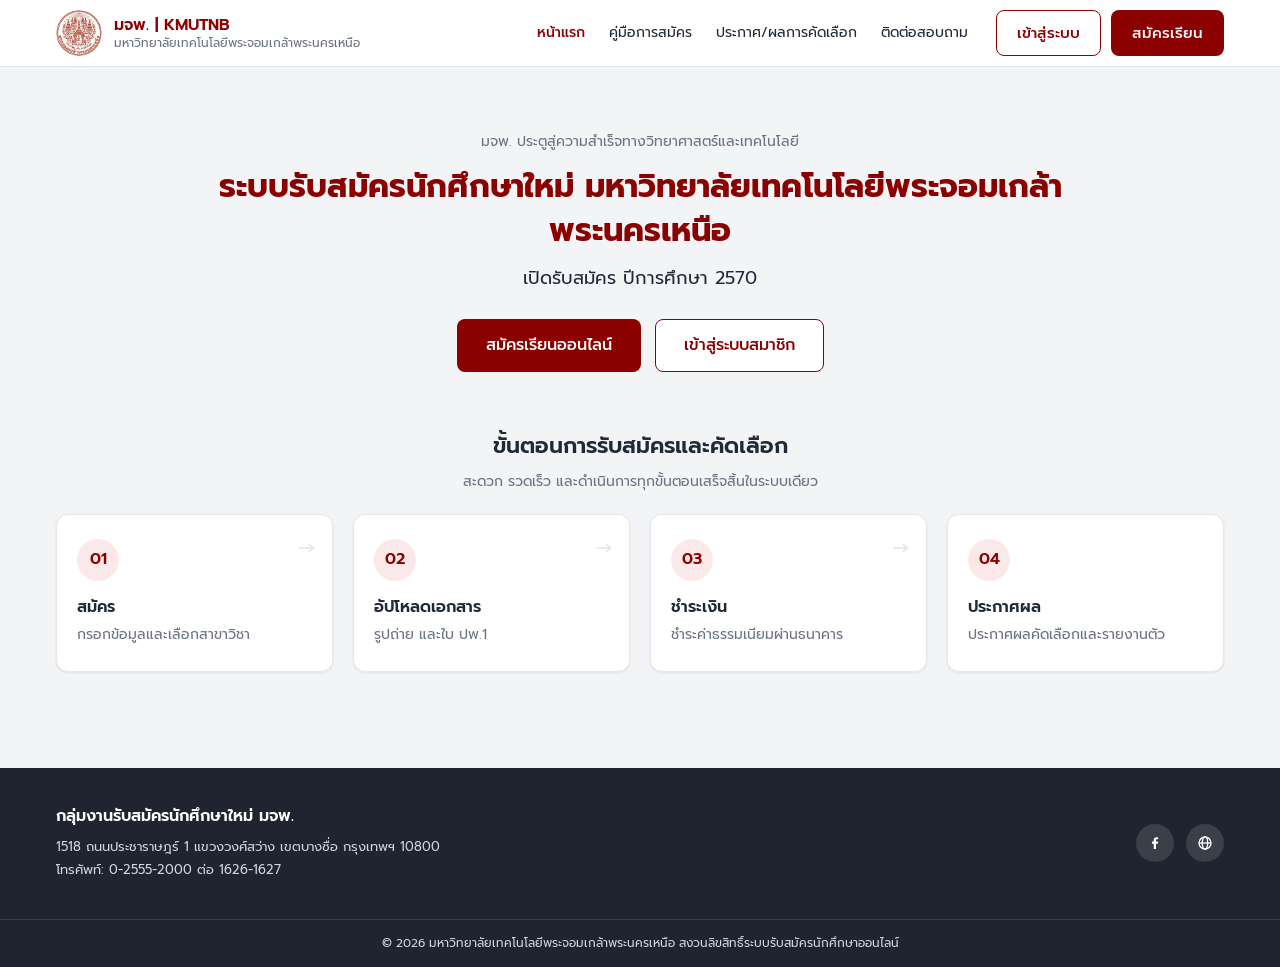
==== index.html @ 6d10bd50 "Web-New-Student-Admission-System-KMUTNB" ====
<!DOCTYPE html>
<html lang="th">
<head>
  <meta charset="UTF-8">
  <meta name="viewport" content="width=device-width, initial-scale=1.0">
  <title>ระบบรับสมัครนักศึกษาใหม่ มจพ. | KMUTNB</title>
  <link rel="preconnect" href="https://fonts.googleapis.com">
  <link rel="preconnect" href="https://fonts.gstatic.com" crossorigin>
  <link href="https://fonts.googleapis.com/css2?family=Prompt:wght@300;400;500;600;700&display=swap" rel="stylesheet">
  <link rel="stylesheet" href="css/style.css">
  <link rel="stylesheet" href="css/layout.css">
  <link rel="stylesheet" href="css/pages.css">
</head>
<body>

  <header class="navbar">
    <div class="navbar-inner">
      <a class="navbar-brand" href="index.html">
        <img src="images/logo_kmutnb.jpg" alt="โลโก้ มจพ." class="navbar-logo">
        <span class="navbar-brand-text">
          <span class="brand-code">มจพ. | KMUTNB</span>
          <span class="brand-name">มหาวิทยาลัยเทคโนโลยีพระจอมเกล้าพระนครเหนือ</span>
        </span>
      </a>
      <div class="navbar-right">
        <nav class="navbar-menu">
          <a class="nav-link active" href="index.html">หน้าแรก</a>
          <a class="nav-link" href="guide.html">คู่มือการสมัคร</a>
          <a class="nav-link" href="announcement.html">ประกาศ/ผลการคัดเลือก</a>
          <a class="nav-link" href="contact.html">ติดต่อสอบถาม</a>
        </nav>
        <!-- ปุ่มเข้าสู่ระบบ / avatar ถูกสร้างด้วย JavaScript (js/main.js) -->
        <div class="navbar-actions" id="navbarActions"></div>
      </div>
    </div>
  </header>

  <section class="hero">
    <p class="hero-eyebrow">มจพ. ประตูสู่ความสำเร็จทางวิทยาศาสตร์และเทคโนโลยี</p>
    <h1 class="hero-title">ระบบรับสมัครนักศึกษาใหม่ มหาวิทยาลัยเทคโนโลยีพระจอมเกล้าพระนครเหนือ</h1>
    <p class="hero-subtitle">เปิดรับสมัคร ปีการศึกษา 2570</p>
    <div class="hero-actions">
      <a class="btn btn-primary btn-lg" href="register.html">สมัครเรียนออนไลน์</a>
      <a class="btn btn-outline btn-lg" href="login.html">เข้าสู่ระบบสมาชิก</a>
    </div>
  </section>

  <main class="container">
    <section class="steps">
      <h2 class="section-title text-center">ขั้นตอนการรับสมัครและคัดเลือก</h2>
      <p class="section-desc text-center">สะดวก รวดเร็ว และดำเนินการทุกขั้นตอนเสร็จสิ้นในระบบเดียว</p>

      <div class="steps-list">
        <div class="step-card">
          <span class="step-arrow">&#8594;</span>
          <div class="step-number">01</div>
          <h3 class="step-name">สมัคร</h3>
          <p class="step-text">กรอกข้อมูลและเลือกสาขาวิชา</p>
        </div>
        <div class="step-card">
          <span class="step-arrow">&#8594;</span>
          <div class="step-number">02</div>
          <h3 class="step-name">อัปโหลดเอกสาร</h3>
          <p class="step-text">รูปถ่าย และใบ ปพ.1</p>
        </div>
        <div class="step-card">
          <span class="step-arrow">&#8594;</span>
          <div class="step-number">03</div>
          <h3 class="step-name">ชำระเงิน</h3>
          <p class="step-text">ชำระค่าธรรมเนียมผ่านธนาคาร</p>
        </div>
        <!-- 04 (ใบสุดท้าย ไม่มีลูกศร) -->
        <div class="step-card">
          <div class="step-number">04</div>
          <h3 class="step-name">ประกาศผล</h3>
          <p class="step-text">ประกาศผลคัดเลือกและรายงานตัว</p>
        </div>
      </div>
    </section>
  </main>

  <footer class="footer">
    <div class="footer-inner">
      <div class="footer-info">
        <h3 class="footer-title">กลุ่มงานรับสมัครนักศึกษาใหม่ มจพ.</h3>
        <p>1518 ถนนประชาราษฎร์ 1 แขวงวงศ์สว่าง เขตบางซื่อ กรุงเทพฯ 10800</p>
        <p>โทรศัพท์: 0-2555-2000 ต่อ 1626-1627</p>
      </div>
      <div class="footer-social">
        <a class="social-btn" href="https://www.facebook.com/admission.kmutnb?locale=th_TH" target="_blank" rel="noopener" aria-label="Facebook">
          <svg viewBox="0 0 24 24" width="16" height="16" fill="currentColor">
            <path d="M13.5 21v-8h2.7l.4-3.1h-3.1V7.9c0-.9.25-1.5 1.55-1.5h1.65V3.6c-.3-.04-1.3-.13-2.47-.13-2.45 0-4.13 1.5-4.13 4.24v2.2H7.4V13h2.7v8h3.4z"/>
          </svg>
        </a>
        <a class="social-btn" href="https://www.kmutnb.ac.th" target="_blank" rel="noopener" aria-label="Website">
          <svg viewBox="0 0 24 24" width="16" height="16" fill="none" stroke="currentColor" stroke-width="2">
            <circle cx="12" cy="12" r="9"></circle>
            <ellipse cx="12" cy="12" rx="4" ry="9"></ellipse>
            <line x1="3" y1="12" x2="21" y2="12"></line>
          </svg>
        </a>
      </div>
    </div>
    <div class="footer-bottom">
      <p>&copy; 2026 มหาวิทยาลัยเทคโนโลยีพระจอมเกล้าพระนครเหนือ สงวนลิขสิทธิ์ระบบรับสมัครนักศึกษาออนไลน์</p>
    </div>
  </footer>

  <script src="js/main.js"></script>
</body>
</html>
---- css/style.css ----
/* style.css : ค่าพื้นฐานที่ใช้ร่วมกันทุกหน้า
   (ตัวแปรสี / reset / ปุ่ม / ฟอร์ม / การ์ด / badge / alert) */

/* ตัวแปรสีและค่าต่าง ๆ ของทั้งเว็บ */
:root {
  /* สีหลักของมหาวิทยาลัย (แดงเลือดหมู) */
  --color-primary: #8B0000;
  --color-primary-dark: #6B0000;
  --color-primary-soft: #FBE9E9;

  /* สีพื้นหลังและตัวอักษร */
  --color-bg: #F3F4F6;
  --color-card: #FFFFFF;
  --color-border: #E5E7EB;
  --color-text: #1F2937;
  --color-text-light: #6B7280;

  /* สี footer (กรมท่าเข้ม) */
  --color-footer: #1F2430;
  --color-footer-text: #D1D5DB;

  /* สีสถานะ */
  --color-success: #16A34A;
  --color-success-bg: #DCFCE7;
  --color-warning: #B45309;
  --color-warning-bg: #FEF3C7;
  --color-danger: #DC2626;
  --color-gray-bg: #E5E7EB;

  /* มุมโค้ง เงา และความกว้างสูงสุดของเนื้อหา */
  --radius: 12px;
  --radius-sm: 8px;
  --shadow: 0 1px 3px rgba(0, 0, 0, 0.08);
  --shadow-md: 0 4px 14px rgba(0, 0, 0, 0.08);
  --container: 1200px;
}

/* Reset พื้นฐาน */
* {
  margin: 0;
  padding: 0;
  box-sizing: border-box;
}

body {
  font-family: 'Prompt', 'Noto Sans Thai', sans-serif;
  background-color: var(--color-bg);
  color: var(--color-text);
  font-size: 15px;
  line-height: 1.6;
}

a {
  color: var(--color-primary);
  text-decoration: none;
}

a:hover {
  text-decoration: underline;
}

img {
  max-width: 100%;
  display: block;
}

/* โครงหน้า/กล่องเนื้อหา */
.container {
  width: 100%;
  max-width: var(--container);
  margin: 0 auto;
  padding: 0 16px;
}

/* ปุ่ม */
.btn {
  display: inline-flex;
  align-items: center;
  justify-content: center;
  gap: 8px;
  padding: 10px 20px;
  border-radius: var(--radius-sm);
  border: 1px solid transparent;
  font-family: inherit;
  font-size: 15px;
  font-weight: 500;
  cursor: pointer;
  transition: background-color 0.2s, color 0.2s, border-color 0.2s;
}

/* ปุ่มหลัก : พื้นแดงเข้ม ตัวอักษรขาว */
.btn-primary {
  background-color: var(--color-primary);
  color: #FFFFFF;
}

.btn-primary:hover {
  background-color: var(--color-primary-dark);
}

/* ปุ่มรอง : พื้นขาว ขอบแดง ตัวอักษรแดง */
.btn-outline {
  background-color: #FFFFFF;
  color: var(--color-primary);
  border-color: var(--color-primary);
}

.btn-outline:hover {
  background-color: var(--color-primary-soft);
}

.btn-block {
  width: 100%;
}

.btn-lg {
  padding: 13px 28px;
  font-size: 16px;
}

.btn-sm {
  padding: 7px 14px;
  font-size: 14px;
}

.btn:disabled {
  opacity: 0.55;
  cursor: not-allowed;
}

/* การ์ด */
.card {
  background-color: var(--color-card);
  border: 1px solid var(--color-border);
  border-radius: var(--radius);
  box-shadow: var(--shadow);
  padding: 24px;
}

.card-title {
  font-size: 17px;
  font-weight: 600;
  margin-bottom: 16px;
  color: var(--color-text);
}

/* หัวข้อ / คำอธิบาย */
.section-title {
  font-size: 22px;
  font-weight: 600;
  color: var(--color-text);
  margin-bottom: 8px;
}

.section-desc {
  color: var(--color-text-light);
  font-size: 14px;
  margin-bottom: 20px;
}

/* ฟอร์ม */
.form-row {
  display: flex;
  flex-wrap: wrap;
  gap: 16px;
}

.form-row > .form-group {
  flex: 1 1 100%;
}

/* แถวแบบ 3 คอลัมน์ */
.form-row.cols-3 > .form-group {
  flex: 1 1 180px;
}

/* แถวแบบ 2 คอลัมน์ */
.form-row.cols-2 > .form-group {
  flex: 1 1 240px;
}

.form-group {
  margin-bottom: 16px;
}

.form-label {
  display: block;
  font-weight: 500;
  font-size: 14px;
  margin-bottom: 6px;
}

/* ดอกจันสีแดงหน้าฟิลด์บังคับ */
.required {
  color: var(--color-danger);
}

.form-control {
  width: 100%;
  padding: 10px 12px;
  border: 1px solid var(--color-border);
  border-radius: var(--radius-sm);
  font-family: inherit;
  font-size: 15px;
  color: var(--color-text);
  background-color: #FFFFFF;
  transition: border-color 0.2s, box-shadow 0.2s;
}

.form-control:focus {
  outline: none;
  border-color: var(--color-primary);
  box-shadow: 0 0 0 3px var(--color-primary-soft);
}

.form-control::placeholder {
  color: #9CA3AF;
}

/* ข้อความช่วยอธิบายใต้ช่องกรอก */
.form-hint {
  font-size: 12px;
  color: var(--color-text-light);
  margin-top: 4px;
}

/* ข้อความ error ใต้ช่องกรอก (ซ่อนไว้ก่อน) */
.form-error {
  display: none;
  color: var(--color-danger);
  font-size: 13px;
  margin-top: 4px;
}

.form-error.show {
  display: block;
}

.form-control.input-error {
  border-color: var(--color-danger);
}

/* ทำให้ attribute hidden ซ่อนได้จริง แม้ element นั้นถูกตั้ง display: flex ไว้ */
[hidden] {
  display: none !important;
}

/* ซ่อนช่องเลือกไฟล์ (ใช้ label แทนปุ่ม) */
.file-input {
  display: none;
}

/* Badge สถานะ */
.badge {
  display: inline-block;
  padding: 4px 12px;
  border-radius: 999px;
  font-size: 13px;
  font-weight: 500;
  white-space: nowrap;
}

/* ชมพูอ่อน ตัวแดง (ยังไม่ได้อัปโหลด) */
.badge-danger {
  background-color: var(--color-primary-soft);
  color: var(--color-primary);
}

/* เขียวอ่อน ตัวเขียว (สำเร็จ) */
.badge-success {
  background-color: var(--color-success-bg);
  color: var(--color-success);
}

/* เหลืองอ่อน (รอตรวจสอบ) */
.badge-warning {
  background-color: var(--color-warning-bg);
  color: var(--color-warning);
}

/* กล่องแจ้งเตือน */
.alert {
  padding: 12px 16px;
  border-radius: var(--radius-sm);
  font-size: 14px;
  margin-bottom: 16px;
}

.alert-danger {
  background-color: #FEE2E2;
  color: #991B1B;
}

/* Utility เล็ก ๆ น้อย ๆ */
.text-center {
  text-align: center;
}

/* แถบความก้าวหน้า (progress bar) */
.progress {
  display: flex;
  align-items: center;
  gap: 10px;
  flex-wrap: wrap;
}

.progress-label {
  font-size: 13px;
  color: var(--color-text-light);
  white-space: nowrap;
}

.progress-bar {
  width: 150px;
  height: 8px;
  background-color: var(--color-gray-bg);
  border-radius: 999px;
  overflow: hidden;
}

.progress-fill {
  width: 0;
  height: 100%;
  background-color: var(--color-primary);
  border-radius: 999px;
  transition: width 0.3s ease;
}

/* Responsive ทั่วไป (จอเล็ก) */
@media (max-width: 640px) {
  .card {
    padding: 18px;
  }

  .section-title {
    font-size: 19px;
  }

  .btn-lg {
    padding: 12px 20px;
    font-size: 15px;
  }
}
---- css/layout.css ----
/* layout.css : Navbar และ Footer ที่ใช้ร่วมกันทุกหน้า */

/* Navbar */
.navbar {
  position: sticky;
  top: 0;
  z-index: 100;
  background-color: #FFFFFF;
  border-bottom: 1px solid var(--color-border);
}

.navbar-inner {
  display: flex;
  align-items: center;
  justify-content: space-between;
  gap: 16px;
  flex-wrap: wrap;
  max-width: var(--container);
  margin: 0 auto;
  padding: 10px 16px;
}

/* ฝั่งซ้าย : โลโก้ + ชื่อมหาวิทยาลัย */
.navbar-brand {
  display: flex;
  align-items: center;
  gap: 12px;
}

.navbar-brand:hover {
  text-decoration: none;
}

.navbar-logo {
  width: 46px;
  height: 46px;
  object-fit: contain;
  border-radius: 50%;
}

.navbar-brand-text {
  display: flex;
  flex-direction: column;
  line-height: 1.3;
}

.brand-code {
  font-size: 16px;
  font-weight: 600;
  color: var(--color-primary);
}

.brand-name {
  font-size: 12px;
  color: var(--color-text-light);
}

/* ฝั่งขวา : เมนู + ปุ่มผู้ใช้ */
.navbar-right {
  display: flex;
  align-items: center;
  gap: 18px;
  flex-wrap: wrap;
}

.navbar-menu {
  display: flex;
  align-items: center;
  gap: 4px;
  flex-wrap: wrap;
}

.nav-link {
  padding: 8px 10px;
  font-size: 14px;
  color: var(--color-text);
  border-radius: var(--radius-sm);
}

.nav-link:hover {
  background-color: var(--color-bg);
  text-decoration: none;
}

/* เมนูที่กำลังเปิดอยู่ */
.nav-link.active {
  color: var(--color-primary);
  font-weight: 500;
}

.navbar-actions {
  display: flex;
  align-items: center;
  gap: 10px;
}

/* ผู้ใช้ที่ล็อกอินแล้ว : avatar วงกลม + ชื่อ */
.nav-user {
  display: flex;
  align-items: center;
  gap: 10px;
}

.nav-avatar {
  width: 36px;
  height: 36px;
  border-radius: 50%;
  background-color: var(--color-primary);
  color: #FFFFFF;
  display: flex;
  align-items: center;
  justify-content: center;
  font-weight: 600;
  flex-shrink: 0;
}

.nav-username {
  font-size: 14px;
  font-weight: 500;
}

/* Footer */
.footer {
  background-color: var(--color-footer);
  color: var(--color-footer-text);
  margin-top: 48px;
}

.footer-inner {
  display: flex;
  justify-content: space-between;
  align-items: center;
  gap: 24px;
  flex-wrap: wrap;
  max-width: var(--container);
  margin: 0 auto;
  padding: 36px 16px;
}

.footer-title {
  color: #FFFFFF;
  font-size: 16px;
  font-weight: 600;
  margin-bottom: 8px;
}

.footer-info p {
  font-size: 13px;
  margin-bottom: 2px;
}

.footer-social {
  display: flex;
  gap: 12px;
}

/* ไอคอนวงกลม Facebook / Website */
.social-btn {
  width: 38px;
  height: 38px;
  border-radius: 50%;
  background-color: rgba(255, 255, 255, 0.12);
  color: #FFFFFF;
  display: flex;
  align-items: center;
  justify-content: center;
  transition: background-color 0.2s;
}

.social-btn:hover {
  background-color: var(--color-primary);
  text-decoration: none;
}

.footer-bottom {
  border-top: 1px solid rgba(255, 255, 255, 0.12);
  text-align: center;
  padding: 14px 16px;
  font-size: 12px;
}

/* Responsive : Navbar / Footer */
@media (max-width: 900px) {
  .navbar-inner {
    flex-direction: column;
    align-items: flex-start;
  }

  .navbar-right {
    width: 100%;
    justify-content: space-between;
  }

  .nav-link {
    padding: 6px 8px;
  }
}

@media (max-width: 640px) {
  .brand-name {
    font-size: 11px;
  }

  .navbar-menu {
    gap: 2px;
  }

  .nav-link {
    font-size: 13px;
  }

  .footer-inner {
    flex-direction: column;
    align-items: flex-start;
    padding: 28px 16px;
  }
}
---- css/pages.css ----
/* pages.css : สไตล์เฉพาะของแต่ละหน้า
   (hero / ขั้นตอน / login-register / ฟอร์มสมัคร / สถานะ / placeholder) */

/* 1) หน้าแรก (index.html) */

/* Hero */
.hero {
  background-color: var(--color-bg);
  padding: 64px 16px 56px;
  text-align: center;
}

.hero-eyebrow {
  font-size: 14px;
  color: var(--color-text-light);
  margin-bottom: 12px;
}

.hero-title {
  max-width: 860px;
  margin: 0 auto 12px;
  font-size: 32px;
  font-weight: 700;
  line-height: 1.35;
  color: var(--color-primary);
}

.hero-subtitle {
  font-size: 18px;
  margin-bottom: 26px;
}

.hero-actions {
  display: flex;
  justify-content: center;
  gap: 14px;
  flex-wrap: wrap;
}

/* ส่วนขั้นตอนการรับสมัคร */
.steps {
  padding-bottom: 48px;
}

.steps-list {
  display: flex;
  gap: 20px;
  flex-wrap: wrap;
}

.step-card {
  position: relative;
  flex: 1 1 220px;
  background-color: #FFFFFF;
  border: 1px solid var(--color-border);
  border-radius: var(--radius);
  box-shadow: var(--shadow);
  padding: 24px 20px;
}

/* ตัวเลขในวงกลมสีชมพูอ่อน ตัวอักษรแดง */
.step-number {
  width: 42px;
  height: 42px;
  border-radius: 50%;
  background-color: var(--color-primary-soft);
  color: var(--color-primary);
  display: flex;
  align-items: center;
  justify-content: center;
  font-size: 16px;
  font-weight: 600;
  margin-bottom: 14px;
}

.step-name {
  font-size: 16px;
  font-weight: 600;
  margin-bottom: 4px;
}

.step-text {
  font-size: 14px;
  color: var(--color-text-light);
}

/* ลูกศรชี้ไปการ์ดถัดไป (มุมขวาบน) */
.step-arrow {
  position: absolute;
  top: 14px;
  right: 16px;
  font-size: 22px;
  color: var(--color-border);
}

/* 2) หน้าเข้าสู่ระบบ / ลงทะเบียน (login.html, register.html) */
.auth-page {
  display: flex;
  justify-content: center;
  padding: 48px 16px;
}

.auth-card {
  width: 100%;
  max-width: 460px;
}

.auth-card-wide {
  max-width: 560px;
}

.auth-title {
  font-size: 22px;
  font-weight: 600;
  color: var(--color-primary);
  margin-bottom: 6px;
}

.auth-desc {
  font-size: 14px;
  color: var(--color-text-light);
  margin-bottom: 22px;
}

/* แถวล่างของการ์ด : ลิงก์ซ้าย-ขวา */
.auth-footer {
  display: flex;
  justify-content: space-between;
  align-items: center;
  gap: 10px;
  flex-wrap: wrap;
  margin-top: 16px;
  font-size: 14px;
}

.auth-footer .muted-link {
  color: var(--color-text-light);
}

/* กล่องแจ้งเตือนใต้ฟอร์มเข้าสู่ระบบ */
.auth-alert {
  margin-top: 16px;
  margin-bottom: 0;
}

.register-note {
  text-align: center;
  font-size: 14px;
  margin-top: 18px;
}

.register-note a {
  font-weight: 600;
}

/* 3) หน้าฟอร์มสมัคร (apply.html) */
.apply-page {
  padding: 32px 16px 56px;
}

/* จัดวางแบบ 2 คอลัมน์ : sidebar + ฟอร์ม */
.apply-layout {
  display: flex;
  gap: 24px;
  align-items: flex-start;
}

.apply-sidebar {
  flex: 0 0 260px;
}

.apply-content {
  flex: 1 1 0;
  min-width: 0;
}

.sidebar-title {
  font-size: 15px;
  font-weight: 600;
  margin-bottom: 14px;
}

/* รายการขั้นตอนใน sidebar */
.side-step {
  display: flex;
  align-items: center;
  gap: 12px;
  padding: 9px 12px;
  border-radius: var(--radius-sm);
  margin-bottom: 6px;
}

/* ขั้นที่กำลังทำอยู่ : พื้นชมพูอ่อน */
.side-step.active {
  background-color: var(--color-primary-soft);
}

.side-dot {
  width: 30px;
  height: 30px;
  border-radius: 50%;
  border: 1px solid var(--color-border);
  background-color: #FFFFFF;
  color: var(--color-text-light);
  display: flex;
  align-items: center;
  justify-content: center;
  font-size: 13px;
  font-weight: 600;
  flex-shrink: 0;
}

/* วงกลมของขั้นปัจจุบัน : ตัวอักษรแดง */
.side-step.active .side-dot {
  background-color: var(--color-primary-soft);
  border-color: var(--color-primary-soft);
  color: var(--color-primary);
}

/* วงกลมของขั้นที่ทำเสร็จแล้ว : สีเขียวมีเครื่องหมายถูก */
.side-step.done .side-dot {
  background-color: var(--color-success);
  border-color: var(--color-success);
  color: #FFFFFF;
}

.side-label {
  font-size: 14px;
}

.side-step.active .side-label {
  color: var(--color-primary);
  font-weight: 500;
}

/* แสดงเฉพาะขั้นตอนที่กำลังเปิดอยู่ */
.form-step {
  display: none;
}

.form-step.active {
  display: block;
}

.step-head {
  display: flex;
  justify-content: space-between;
  align-items: flex-start;
  gap: 16px;
  flex-wrap: wrap;
  margin-bottom: 22px;
}

.step-head .section-desc {
  margin-bottom: 0;
}

/* ปุ่มล่างของการ์ดแต่ละขั้น */
.step-actions {
  display: flex;
  justify-content: space-between;
  gap: 12px;
  flex-wrap: wrap;
  margin-top: 24px;
  padding-top: 20px;
  border-top: 1px solid var(--color-border);
}

/* กล่องของแต่ละอันดับสาขาวิชา */
.rank-block {
  border: 1px solid var(--color-border);
  border-radius: var(--radius);
  padding: 16px 16px 4px;
  margin-bottom: 16px;
}

.rank-title {
  font-size: 15px;
  font-weight: 600;
  color: var(--color-primary);
  margin-bottom: 12px;
}

/* การ์ดอัปโหลดเอกสาร */
.upload-card {
  display: flex;
  justify-content: space-between;
  align-items: center;
  gap: 16px;
  flex-wrap: wrap;
  border: 1px solid var(--color-border);
  border-radius: var(--radius);
  padding: 16px 18px;
  margin-bottom: 14px;
}

.upload-name {
  font-size: 15px;
  font-weight: 500;
  margin-bottom: 4px;
}

.upload-hint {
  font-size: 13px;
  color: var(--color-text-light);
}

.upload-right {
  display: flex;
  align-items: center;
  gap: 12px;
  flex-wrap: wrap;
}

.upload-filename {
  font-size: 13px;
  color: var(--color-success);
}

/* Responsive : หน้าฟอร์มสมัคร */
@media (max-width: 900px) {
  .apply-layout {
    flex-direction: column;
  }

  .apply-sidebar {
    flex: 1 1 auto;
    width: 100%;
  }
}


/* 4) หน้าสถานะใบสมัคร (status.html) */
.status-page {
  padding: 32px 16px 56px;
}

/* การ์ดด้านบน : เลขที่ใบสมัคร + ปุ่มพิมพ์ */
.status-top-card {
  display: flex;
  justify-content: space-between;
  align-items: center;
  gap: 16px;
  flex-wrap: wrap;
  margin-bottom: 20px;
}

.status-no-row {
  display: flex;
  align-items: center;
  gap: 12px;
  flex-wrap: wrap;
  margin-bottom: 6px;
}

.status-no {
  font-size: 18px;
  font-weight: 500;
}

.status-sub {
  font-size: 13px;
  color: var(--color-text-light);
}

/* เนื้อหา 2 คอลัมน์ */
.status-grid {
  display: flex;
  gap: 20px;
  align-items: flex-start;
  flex-wrap: wrap;
}

.status-left {
  flex: 1 1 420px;
  display: flex;
  flex-direction: column;
  gap: 20px;
}

.status-right {
  flex: 1 1 320px;
}

/* แถวอันดับสาขาวิชา */
.rank-row {
  display: flex;
  gap: 12px;
  align-items: flex-start;
  margin-bottom: 12px;
  font-size: 14px;
}

.rank-no {
  flex: 0 0 64px;
  font-weight: 600;
  color: var(--color-primary);
}

.rank-detail {
  flex: 1 1 auto;
  display: flex;
  flex-direction: column;
}

/* ชื่อสาขาวิชาที่เลือก */
.rank-program {
  font-weight: 500;
}

/* บรรทัดรอง : วิทยาเขต / คณะ / ภาควิชา */
.rank-meta {
  font-size: 13px;
  color: var(--color-text-light);
}

/* แถวข้อมูลทั่วไป (label - value) */
.info-row {
  display: flex;
  gap: 10px;
  flex-wrap: wrap;
  margin-bottom: 10px;
  font-size: 14px;
}

.info-label {
  flex: 0 0 180px;
  color: var(--color-text-light);
}

.info-value {
  flex: 1 1 auto;
}

/* Timeline ความคืบหน้า */
.timeline {
  position: relative;
}

.timeline-item {
  position: relative;
  padding-left: 34px;
  padding-bottom: 28px;
}

.timeline-item:last-child {
  padding-bottom: 0;
}

/* เส้นเชื่อมระหว่างจุด */
.timeline-item::after {
  content: '';
  position: absolute;
  left: 9px;
  top: 24px;
  bottom: 0;
  width: 2px;
  background-color: var(--color-border);
}

.timeline-item:last-child::after {
  display: none;
}

.timeline-dot {
  position: absolute;
  left: 0;
  top: 2px;
  width: 20px;
  height: 20px;
  border-radius: 50%;
  color: #FFFFFF;
  font-size: 11px;
  display: flex;
  align-items: center;
  justify-content: center;
}

/* จุดสีเขียว (เสร็จแล้ว) */
.timeline-dot.done {
  background-color: var(--color-success);
}

/* จุดสีเหลืองส้ม (กำลังดำเนินการ) */
.timeline-dot.pending {
  background-color: #F59E0B;
}

/* จุดสีเทา (รอดำเนินการ) */
.timeline-dot.wait {
  background-color: #D1D5DB;
}

.timeline-title {
  font-size: 15px;
  font-weight: 500;
  margin-bottom: 2px;
}

.timeline-text {
  font-size: 13px;
  color: var(--color-text-light);
}

/* 5) หน้า placeholder : ชำระเงิน (payment.html) */
.placeholder-page {
  padding: 56px 16px;
}

.placeholder-card {
  max-width: 620px;
  margin: 0 auto;
  text-align: center;
  padding: 48px 24px;
}

.placeholder-card .btn {
  margin-top: 8px;
}

/* สถานะว่าง : ยังไม่มีข้อมูล/ประกาศ */
.empty-state {
  padding: 28px 16px;
}

.empty-icon {
  display: flex;
  align-items: center;
  justify-content: center;
  width: 64px;
  height: 64px;
  margin: 0 auto 14px;
  border-radius: 50%;
  background-color: var(--color-primary-soft);
  color: var(--color-primary);
}

.empty-title {
  font-size: 18px;
  font-weight: 600;
  margin-bottom: 4px;
}

.empty-text {
  font-size: 14px;
  color: var(--color-text-light);
}

/* 6) หน้าคู่มือการสมัคร (guide.html) */
.guide-page {
  padding: 40px 16px 56px;
}

.guide-card {
  max-width: 880px;
  margin: 0 auto;
}

.guide-video-title {
  font-size: 16px;
  font-weight: 600;
  margin-bottom: 12px;
}

/* กล่องวิดีโอ : รักษาสัดส่วน 16:9 และยืดหยุ่นตามความกว้างจอ */
.video-box {
  position: relative;
  width: 100%;
  padding-top: 56.25%; /* 9 / 16 = 0.5625 */
  background-color: #000000;
  border-radius: var(--radius-sm);
  overflow: hidden;
}

.video-box iframe {
  position: absolute;
  top: 0;
  left: 0;
  width: 100%;
  height: 100%;
  border: 0;
}

.guide-note {
  margin-top: 14px;
  font-size: 14px;
  color: var(--color-text-light);
}

/* 7) หน้าติดต่อสอบถาม (contact.html) */
.contact-page {
  padding: 40px 16px 56px;
}

.contact-card {
  max-width: 760px;
  margin: 0 auto;
}

/* แถวข้อมูลติดต่อ : หัวข้อ + รายละเอียด */
.contact-item {
  display: flex;
  flex-wrap: wrap;
  gap: 4px 16px;
  padding: 14px 0;
  border-top: 1px solid var(--color-border);
}

.contact-label {
  flex: 0 0 130px;
  font-size: 14px;
  font-weight: 500;
  color: var(--color-text-light);
}

.contact-value {
  flex: 1 1 320px;
  font-size: 15px;
  line-height: 1.8;
}

.contact-actions {
  display: flex;
  flex-wrap: wrap;
  gap: 12px;
  margin-top: 20px;
}

/* ไม่ให้ไอคอนในปุ่มถูกบีบจนผิดรูป */
.contact-actions .btn svg {
  flex-shrink: 0;
}

/* 8) Responsive รวมทุกหน้า */
@media (max-width: 900px) {
  .hero {
    padding: 44px 16px 40px;
  }

  .hero-title {
    font-size: 24px;
  }

  .hero-subtitle {
    font-size: 16px;
  }
}

@media (max-width: 640px) {
  .hero-title {
    font-size: 21px;
  }

  .status-top-card {
    flex-direction: column;
    align-items: flex-start;
  }

  .print-btn {
    width: 100%;
  }

  .info-label {
    flex: 1 1 100%;
  }

  /* หน้าจอเล็ก : ให้หัวข้อกับรายละเอียดของข้อมูลติดต่อซ้อนกัน */
  .contact-label {
    flex: 1 1 100%;
  }

  .guide-page,
  .contact-page {
    padding: 24px 16px 40px;
  }

  .upload-card {
    flex-direction: column;
    align-items: flex-start;
  }

  .upload-right {
    width: 100%;
  }
}
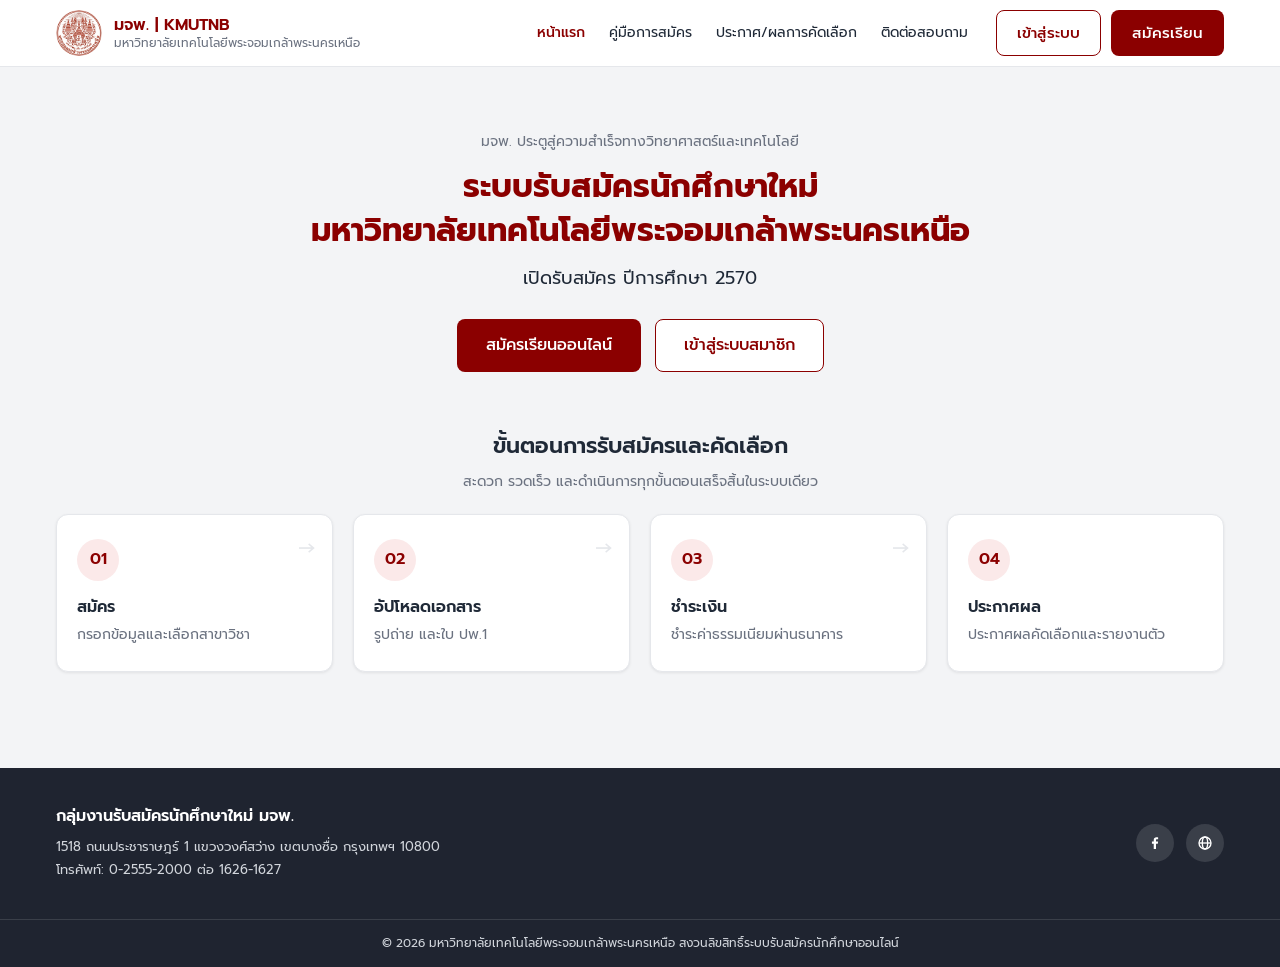
==== commit e5e546c0: "v2" ====
--- a/index.html
+++ b/index.html
@@ -37,7 +37,7 @@
 
   <section class="hero">
     <p class="hero-eyebrow">มจพ. ประตูสู่ความสำเร็จทางวิทยาศาสตร์และเทคโนโลยี</p>
-    <h1 class="hero-title">ระบบรับสมัครนักศึกษาใหม่ มหาวิทยาลัยเทคโนโลยีพระจอมเกล้าพระนครเหนือ</h1>
+    <h1 class="hero-title">ระบบรับสมัครนักศึกษาใหม่<br> มหาวิทยาลัยเทคโนโลยีพระจอมเกล้าพระนครเหนือ</h1>
     <p class="hero-subtitle">เปิดรับสมัคร ปีการศึกษา 2570</p>
     <div class="hero-actions">
       <a class="btn btn-primary btn-lg" href="register.html">สมัครเรียนออนไลน์</a>
